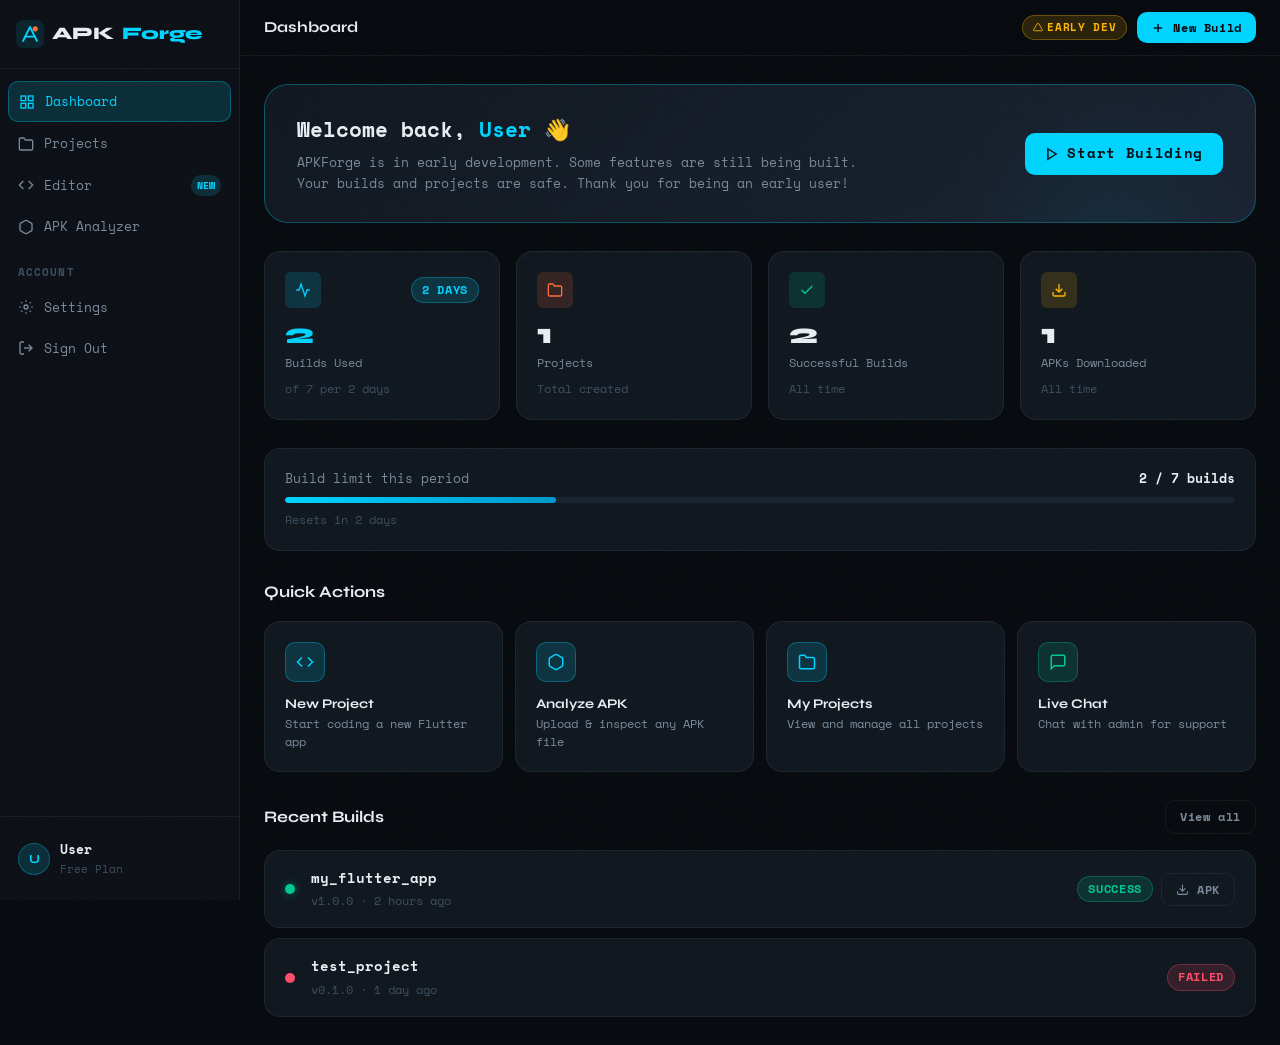
==== pages/dashboard.html @ 6e927818 "initial commit - APKForge UI" ====
<!DOCTYPE html>
<html lang="en">
<head>
  <meta charset="UTF-8" />
  <meta name="viewport" content="width=device-width, initial-scale=1.0" />
  <title>APKForge — Dashboard</title>
  <link rel="stylesheet" href="css/global.css" />
  <link rel="stylesheet" href="css/dashboard.css" />
</head>
<body class="noise">

  <div class="app-layout">

    <!-- Sidebar -->
    <aside class="sidebar" id="sidebar">
      <div class="sidebar-header">
        <a href="../index.html" class="sidebar-logo">
          <svg viewBox="0 0 32 32" fill="none">
            <rect width="32" height="32" rx="8" fill="#00d4ff" fill-opacity="0.1"/>
            <path d="M8 24L16 8L24 24" stroke="#00d4ff" stroke-width="2" stroke-linecap="round" stroke-linejoin="round"/>
            <path d="M10.5 19H21.5" stroke="#00d4ff" stroke-width="2" stroke-linecap="round"/>
            <circle cx="22" cy="10" r="3" fill="#ff6b35"/>
          </svg>
          APK<span class="logo-dot">Forge</span>
        </a>
      </div>

      <nav class="sidebar-nav">
        <a href="dashboard.html" class="nav-item active">
          <svg viewBox="0 0 24 24" fill="none" stroke="currentColor" stroke-width="2"><rect x="3" y="3" width="7" height="7"/><rect x="14" y="3" width="7" height="7"/><rect x="14" y="14" width="7" height="7"/><rect x="3" y="14" width="7" height="7"/></svg>
          Dashboard
        </a>
        <a href="projects.html" class="nav-item">
          <svg viewBox="0 0 24 24" fill="none" stroke="currentColor" stroke-width="2"><path d="M22 19a2 2 0 01-2 2H4a2 2 0 01-2-2V5a2 2 0 012-2h5l2 3h9a2 2 0 012 2z"/></svg>
          Projects
        </a>
        <a href="editor.html" class="nav-item">
          <svg viewBox="0 0 24 24" fill="none" stroke="currentColor" stroke-width="2"><polyline points="16,18 22,12 16,6"/><polyline points="8,6 2,12 8,18"/></svg>
          Editor
          <span class="nav-badge">NEW</span>
        </a>
        <a href="analyzer.html" class="nav-item">
          <svg viewBox="0 0 24 24" fill="none" stroke="currentColor" stroke-width="2"><path d="M21 16V8a2 2 0 00-1-1.73l-7-4a2 2 0 00-2 0l-7 4A2 2 0 003 8v8a2 2 0 001 1.73l7 4a2 2 0 002 0l7-4A2 2 0 0021 16z"/></svg>
          APK Analyzer
        </a>

        <div class="nav-section-label">Account</div>

        <a href="#" class="nav-item" onclick="showToast('Settings coming soon!')">
          <svg viewBox="0 0 24 24" fill="none" stroke="currentColor" stroke-width="2"><circle cx="12" cy="12" r="3"/><path d="M19.07 4.93l-1.41 1.41M4.93 4.93l1.41 1.41M12 2v2M12 20v2M20 12h2M2 12h2M19.07 19.07l-1.41-1.41M4.93 19.07l1.41-1.41"/></svg>
          Settings
        </a>
        <button class="nav-item" onclick="Auth.logout()">
          <svg viewBox="0 0 24 24" fill="none" stroke="currentColor" stroke-width="2"><path d="M9 21H5a2 2 0 01-2-2V5a2 2 0 012-2h4"/><polyline points="16,17 21,12 16,7"/><line x1="21" y1="12" x2="9" y2="12"/></svg>
          Sign Out
        </button>
      </nav>

      <div class="sidebar-footer">
        <div class="sidebar-user">
          <div class="user-avatar" id="user-avatar">U</div>
          <div class="user-info">
            <div class="user-name" id="user-name">Loading...</div>
            <div class="user-plan">Free Plan</div>
          </div>
        </div>
      </div>
    </aside>

    <!-- Main -->
    <div class="main-content">

      <!-- Topbar -->
      <div class="topbar">
        <div style="display:flex;align-items:center;gap:12px">
          <button class="btn btn-ghost btn-sm" id="sidebar-toggle" onclick="toggleSidebar()" style="display:none">
            <svg width="16" height="16" viewBox="0 0 24 24" fill="none" stroke="currentColor" stroke-width="2"><line x1="3" y1="12" x2="21" y2="12"/><line x1="3" y1="6" x2="21" y2="6"/><line x1="3" y1="18" x2="21" y2="18"/></svg>
          </button>
          <span class="topbar-title">Dashboard</span>
        </div>
        <div class="topbar-actions">
          <div class="badge badge-warning" style="font-size:0.68rem">
            <svg width="10" height="10" viewBox="0 0 24 24" fill="none" stroke="currentColor" stroke-width="2"><path d="M10.29 3.86L1.82 18a2 2 0 001.71 3h16.94a2 2 0 001.71-3L13.71 3.86a2 2 0 00-3.42 0z"/></svg>
            Early Dev
          </div>
          <a href="editor.html" class="btn btn-primary btn-sm">
            <svg width="14" height="14" viewBox="0 0 24 24" fill="none" stroke="currentColor" stroke-width="2.5"><line x1="12" y1="5" x2="12" y2="19"/><line x1="5" y1="12" x2="19" y2="12"/></svg>
            New Build
          </a>
        </div>
      </div>

      <!-- Page Content -->
      <div class="page-content">

        <!-- Welcome Banner -->
        <div class="welcome-banner animate-fade">
          <div>
            <div class="welcome-title">Welcome back, <span class="text-accent" id="welcome-name">User</span> 👋</div>
            <div class="welcome-subtitle">
              APKForge is in early development. Some features are still being built.<br>
              Your builds and projects are safe. Thank you for being an early user!
            </div>
          </div>
          <a href="editor.html" class="btn btn-primary" style="flex-shrink:0">
            <svg width="14" height="14" viewBox="0 0 24 24" fill="none" stroke="currentColor" stroke-width="2.5"><polygon points="5,3 19,12 5,21"/></svg>
            Start Building
          </a>
        </div>

        <!-- Stats -->
        <div class="stats-grid">
          <div class="stat-card">
            <div class="stat-header">
              <div class="stat-icon stat-icon-blue">
                <svg viewBox="0 0 24 24" fill="none" stroke="currentColor" stroke-width="2"><polyline points="22,12 18,12 15,21 9,3 6,12 2,12"/></svg>
              </div>
              <span class="badge badge-accent">2 days</span>
            </div>
            <div class="stat-value text-accent" id="builds-used">0</div>
            <div class="stat-label">Builds Used</div>
            <div class="stat-sub">of 7 per 2 days</div>
          </div>

          <div class="stat-card">
            <div class="stat-header">
              <div class="stat-icon stat-icon-orange">
                <svg viewBox="0 0 24 24" fill="none" stroke="currentColor" stroke-width="2"><path d="M22 19a2 2 0 01-2 2H4a2 2 0 01-2-2V5a2 2 0 012-2h5l2 3h9a2 2 0 012 2z"/></svg>
              </div>
            </div>
            <div class="stat-value" id="projects-count">0</div>
            <div class="stat-label">Projects</div>
            <div class="stat-sub">Total created</div>
          </div>

          <div class="stat-card">
            <div class="stat-header">
              <div class="stat-icon stat-icon-green">
                <svg viewBox="0 0 24 24" fill="none" stroke="currentColor" stroke-width="2"><polyline points="20,6 9,17 4,12"/></svg>
              </div>
            </div>
            <div class="stat-value" id="success-builds">0</div>
            <div class="stat-label">Successful Builds</div>
            <div class="stat-sub">All time</div>
          </div>

          <div class="stat-card">
            <div class="stat-header">
              <div class="stat-icon stat-icon-yellow">
                <svg viewBox="0 0 24 24" fill="none" stroke="currentColor" stroke-width="2"><path d="M21 15v4a2 2 0 01-2 2H5a2 2 0 01-2-2v-4"/><polyline points="7,10 12,15 17,10"/><line x1="12" y1="15" x2="12" y2="3"/></svg>
              </div>
            </div>
            <div class="stat-value" id="downloads-count">0</div>
            <div class="stat-label">APKs Downloaded</div>
            <div class="stat-sub">All time</div>
          </div>
        </div>

        <!-- Build Limit Bar -->
        <div class="card limit-bar-wrap">
          <div class="limit-bar-header">
            <span class="limit-bar-label">Build limit this period</span>
            <span class="limit-bar-value"><span id="bar-used">0</span> / 7 builds</span>
          </div>
          <div class="limit-bar-track">
            <div class="limit-bar-fill" id="limit-bar" style="width: 0%"></div>
          </div>
          <div style="font-size:0.74rem;color:var(--text-muted);margin-top:8px" id="limit-reset-text">
            Resets in 2 days
          </div>
        </div>

        <!-- Quick Actions -->
        <div class="section-title-row">
          <div class="section-heading">Quick Actions</div>
        </div>
        <div class="quick-actions">
          <a href="editor.html" class="quick-action-card">
            <div class="quick-action-icon">
              <svg viewBox="0 0 24 24" fill="none" stroke="currentColor" stroke-width="2"><polyline points="16,18 22,12 16,6"/><polyline points="8,6 2,12 8,18"/></svg>
            </div>
            <div>
              <div class="quick-action-label">New Project</div>
              <div class="quick-action-desc">Start coding a new Flutter app</div>
            </div>
          </a>

          <a href="analyzer.html" class="quick-action-card">
            <div class="quick-action-icon">
              <svg viewBox="0 0 24 24" fill="none" stroke="currentColor" stroke-width="2"><path d="M21 16V8a2 2 0 00-1-1.73l-7-4a2 2 0 00-2 0l-7 4A2 2 0 003 8v8a2 2 0 001 1.73l7 4a2 2 0 002 0l7-4A2 2 0 0021 16z"/></svg>
            </div>
            <div>
              <div class="quick-action-label">Analyze APK</div>
              <div class="quick-action-desc">Upload & inspect any APK file</div>
            </div>
          </a>

          <a href="projects.html" class="quick-action-card">
            <div class="quick-action-icon">
              <svg viewBox="0 0 24 24" fill="none" stroke="currentColor" stroke-width="2"><path d="M22 19a2 2 0 01-2 2H4a2 2 0 01-2-2V5a2 2 0 012-2h5l2 3h9a2 2 0 012 2z"/></svg>
            </div>
            <div>
              <div class="quick-action-label">My Projects</div>
              <div class="quick-action-desc">View and manage all projects</div>
            </div>
          </a>

          <a href="#" class="quick-action-card" onclick="showToast('Live chat coming soon!')">
            <div class="quick-action-icon" style="background:rgba(0,200,150,0.15);border-color:rgba(0,200,150,0.3);color:var(--success)">
              <svg viewBox="0 0 24 24" fill="none" stroke="currentColor" stroke-width="2"><path d="M21 15a2 2 0 01-2 2H7l-4 4V5a2 2 0 012-2h14a2 2 0 012 2z"/></svg>
            </div>
            <div>
              <div class="quick-action-label">Live Chat</div>
              <div class="quick-action-desc">Chat with admin for support</div>
            </div>
          </a>
        </div>

        <!-- Recent Builds -->
        <div class="section-title-row">
          <div class="section-heading">Recent Builds</div>
          <a href="projects.html" class="btn btn-ghost btn-sm">View all</a>
        </div>

        <div class="builds-list" id="builds-list">
          <!-- Empty state -->
          <div class="card empty-state">
            <svg viewBox="0 0 24 24" fill="none" stroke="currentColor" stroke-width="1.5"><polyline points="22,12 18,12 15,21 9,3 6,12 2,12"/></svg>
            <div class="empty-state-title">No builds yet</div>
            <div class="empty-state-desc">Start your first Flutter project and build your APK.</div>
            <a href="editor.html" class="btn btn-primary btn-sm">
              <svg width="14" height="14" viewBox="0 0 24 24" fill="none" stroke="currentColor" stroke-width="2.5"><line x1="12" y1="5" x2="12" y2="19"/><line x1="5" y1="12" x2="19" y2="12"/></svg>
              Create First Project
            </a>
          </div>
        </div>

      </div>
    </div>
  </div>

  <!-- Toast -->
  <div id="toast" style="
    position:fixed; bottom:24px; right:24px; z-index:9999;
    background:var(--bg-elevated); border:1px solid var(--border);
    border-radius:var(--radius-md); padding:12px 18px;
    font-size:0.82rem; color:var(--text-primary);
    box-shadow:var(--shadow-lg); opacity:0;
    transition:opacity 0.3s ease; pointer-events:none;
  "></div>

  <script src="js/core/auth.js"></script>
  <script src="js/dashboard.js"></script>
  <script>
    function toggleSidebar() {
      document.getElementById('sidebar').classList.toggle('open');
    }

    function showToast(msg) {
      const t = document.getElementById('toast');
      t.textContent = msg;
      t.style.opacity = '1';
      setTimeout(() => t.style.opacity = '0', 2500);
    }

    // Mock data — replace with Supabase calls later
    function loadDashboard() {
      const username = localStorage.getItem('apkforge_username') || 'User';
      document.getElementById('welcome-name').textContent = username;
      document.getElementById('user-name').textContent = username;
      document.getElementById('user-avatar').textContent = username[0].toUpperCase();

      // Mock stats
      const buildsUsed = 2;
      document.getElementById('builds-used').textContent = buildsUsed;
      document.getElementById('bar-used').textContent = buildsUsed;
      document.getElementById('projects-count').textContent = 1;
      document.getElementById('success-builds').textContent = 2;
      document.getElementById('downloads-count').textContent = 1;

      // Limit bar
      const pct = (buildsUsed / 7) * 100;
      const bar = document.getElementById('limit-bar');
      bar.style.width = pct + '%';
      if (pct >= 86) bar.classList.add('danger');
      else if (pct >= 57) bar.classList.add('warning');

      // Mock recent builds
      const builds = [
        { name: 'my_flutter_app', status: 'success', time: '2 hours ago', version: 'v1.0.0' },
        { name: 'test_project', status: 'failed', time: '1 day ago', version: 'v0.1.0' },
      ];

      if (builds.length > 0) {
        const list = document.getElementById('builds-list');
        list.innerHTML = builds.map(b => `
          <div class="build-item">
            <div class="build-status-dot ${b.status}"></div>
            <div class="build-info">
              <div class="build-name">${b.name}</div>
              <div class="build-meta">${b.version} · ${b.time}</div>
            </div>
            <div class="build-actions">
              <span class="badge ${b.status === 'success' ? 'badge-success' : 'badge-danger'}">${b.status}</span>
              ${b.status === 'success' ? `<button class="btn btn-ghost btn-sm" onclick="showToast('Download started!')">
                <svg width="13" height="13" viewBox="0 0 24 24" fill="none" stroke="currentColor" stroke-width="2"><path d="M21 15v4a2 2 0 01-2 2H5a2 2 0 01-2-2v-4"/><polyline points="7,10 12,15 17,10"/><line x1="12" y1="15" x2="12" y2="3"/></svg>
                APK
              </button>` : ''}
            </div>
          </div>
        `).join('');
      }
    }

    // Responsive sidebar toggle visibility
    function checkMobile() {
      const isMobile = window.innerWidth <= 768;
      document.getElementById('sidebar-toggle').style.display = isMobile ? 'flex' : 'none';
    }

    window.addEventListener('resize', checkMobile);
    checkMobile();
    loadDashboard();
  </script>

</body>
</html>
---- pages/css/global.css ----
/* ==========================================
   APKFORGE - Global Styles
   ========================================== */

@import url('https://fonts.googleapis.com/css2?family=Space+Mono:ital,wght@0,400;0,700;1,400&family=Syne:wght@400;600;700;800&display=swap');

/* ── Variables ── */
:root {
  --bg-primary: #080b0f;
  --bg-secondary: #0d1117;
  --bg-card: #111820;
  --bg-card-hover: #151e28;
  --bg-elevated: #1a2332;

  --accent: #00d4ff;
  --accent-dim: rgba(0, 212, 255, 0.15);
  --accent-glow: rgba(0, 212, 255, 0.4);
  --accent-2: #ff6b35;
  --accent-2-dim: rgba(255, 107, 53, 0.15);

  --text-primary: #e8edf2;
  --text-secondary: #7a8a9a;
  --text-muted: #3d4f60;
  --text-accent: #00d4ff;

  --border: rgba(255, 255, 255, 0.06);
  --border-accent: rgba(0, 212, 255, 0.3);

  --success: #00c896;
  --warning: #ffb800;
  --danger: #ff4d6a;

  --font-display: 'Syne', sans-serif;
  --font-mono: 'Space Mono', monospace;

  --radius-sm: 6px;
  --radius-md: 10px;
  --radius-lg: 16px;
  --radius-xl: 24px;

  --shadow-sm: 0 2px 8px rgba(0,0,0,0.3);
  --shadow-md: 0 4px 20px rgba(0,0,0,0.4);
  --shadow-lg: 0 8px 40px rgba(0,0,0,0.5);
  --shadow-accent: 0 0 30px rgba(0, 212, 255, 0.15);

  --transition: 0.2s cubic-bezier(0.4, 0, 0.2, 1);
  --transition-slow: 0.4s cubic-bezier(0.4, 0, 0.2, 1);
}

/* ── Reset ── */
*, *::before, *::after {
  box-sizing: border-box;
  margin: 0;
  padding: 0;
}

html {
  scroll-behavior: smooth;
  font-size: 16px;
}

body {
  background-color: var(--bg-primary);
  color: var(--text-primary);
  font-family: var(--font-mono);
  line-height: 1.6;
  min-height: 100vh;
  overflow-x: hidden;
  -webkit-font-smoothing: antialiased;
}

a {
  color: var(--accent);
  text-decoration: none;
  transition: var(--transition);
}

a:hover { opacity: 0.8; }

img, svg { display: block; }

button {
  cursor: pointer;
  font-family: var(--font-mono);
  border: none;
  outline: none;
  transition: var(--transition);
}

input, textarea, select {
  font-family: var(--font-mono);
  outline: none;
  transition: var(--transition);
}

ul, ol { list-style: none; }

/* ── Scrollbar ── */
::-webkit-scrollbar { width: 6px; height: 6px; }
::-webkit-scrollbar-track { background: var(--bg-secondary); }
::-webkit-scrollbar-thumb { background: var(--text-muted); border-radius: 3px; }
::-webkit-scrollbar-thumb:hover { background: var(--text-secondary); }

/* ── Selection ── */
::selection {
  background: var(--accent-dim);
  color: var(--accent);
}

/* ── Typography ── */
.font-display { font-family: var(--font-display); }
.font-mono { font-family: var(--font-mono); }

h1, h2, h3, h4, h5, h6 {
  font-family: var(--font-display);
  font-weight: 700;
  line-height: 1.2;
  color: var(--text-primary);
}

/* ── Utility Classes ── */
.text-accent { color: var(--accent); }
.text-muted { color: var(--text-secondary); }
.text-danger { color: var(--danger); }
.text-success { color: var(--success); }
.text-warning { color: var(--warning); }

.container {
  max-width: 1200px;
  margin: 0 auto;
  padding: 0 24px;
}

.flex { display: flex; }
.flex-col { flex-direction: column; }
.items-center { align-items: center; }
.justify-between { justify-content: space-between; }
.justify-center { justify-content: center; }
.gap-sm { gap: 8px; }
.gap-md { gap: 16px; }
.gap-lg { gap: 24px; }

/* ── Buttons ── */
.btn {
  display: inline-flex;
  align-items: center;
  gap: 8px;
  padding: 10px 20px;
  border-radius: var(--radius-md);
  font-size: 0.85rem;
  font-weight: 700;
  font-family: var(--font-mono);
  letter-spacing: 0.05em;
  transition: var(--transition);
  cursor: pointer;
  border: none;
  white-space: nowrap;
}

.btn-primary {
  background: var(--accent);
  color: var(--bg-primary);
}
.btn-primary:hover {
  background: #33ddff;
  box-shadow: 0 0 20px var(--accent-glow);
  transform: translateY(-1px);
}

.btn-secondary {
  background: transparent;
  color: var(--accent);
  border: 1px solid var(--border-accent);
}
.btn-secondary:hover {
  background: var(--accent-dim);
  box-shadow: 0 0 15px var(--accent-glow);
}

.btn-ghost {
  background: transparent;
  color: var(--text-secondary);
  border: 1px solid var(--border);
}
.btn-ghost:hover {
  color: var(--text-primary);
  border-color: var(--text-muted);
  background: var(--bg-elevated);
}

.btn-danger {
  background: var(--danger);
  color: white;
}
.btn-danger:hover {
  background: #ff6b83;
  box-shadow: 0 0 20px rgba(255, 77, 106, 0.4);
}

.btn-lg {
  padding: 14px 28px;
  font-size: 0.95rem;
}

.btn-sm {
  padding: 6px 14px;
  font-size: 0.78rem;
}

/* ── Cards ── */
.card {
  background: var(--bg-card);
  border: 1px solid var(--border);
  border-radius: var(--radius-lg);
  padding: 20px;
  transition: var(--transition);
}

.card:hover {
  border-color: rgba(255,255,255,0.1);
  background: var(--bg-card-hover);
}

.card-accent {
  border-color: var(--border-accent);
  box-shadow: var(--shadow-accent);
}

/* ── Badge ── */
.badge {
  display: inline-flex;
  align-items: center;
  gap: 4px;
  padding: 3px 10px;
  border-radius: 20px;
  font-size: 0.72rem;
  font-weight: 700;
  letter-spacing: 0.06em;
  text-transform: uppercase;
}

.badge-accent {
  background: var(--accent-dim);
  color: var(--accent);
  border: 1px solid var(--border-accent);
}

.badge-success {
  background: rgba(0, 200, 150, 0.15);
  color: var(--success);
  border: 1px solid rgba(0, 200, 150, 0.3);
}

.badge-warning {
  background: rgba(255, 184, 0, 0.15);
  color: var(--warning);
  border: 1px solid rgba(255, 184, 0, 0.3);
}

.badge-danger {
  background: rgba(255, 77, 106, 0.15);
  color: var(--danger);
  border: 1px solid rgba(255, 77, 106, 0.3);
}

.badge-muted {
  background: var(--bg-elevated);
  color: var(--text-secondary);
  border: 1px solid var(--border);
}

/* ── Dev Banner ── */
.dev-banner {
  background: linear-gradient(90deg, rgba(255,184,0,0.1), rgba(255,107,53,0.1));
  border-bottom: 1px solid rgba(255,184,0,0.2);
  padding: 8px 24px;
  text-align: center;
  font-size: 0.78rem;
  color: var(--warning);
  letter-spacing: 0.04em;
}

.dev-banner span {
  opacity: 0.7;
  color: var(--text-secondary);
}

/* ── Navbar ── */
.navbar {
  position: sticky;
  top: 0;
  z-index: 100;
  background: rgba(8, 11, 15, 0.85);
  backdrop-filter: blur(20px);
  -webkit-backdrop-filter: blur(20px);
  border-bottom: 1px solid var(--border);
  padding: 0 24px;
  height: 60px;
  display: flex;
  align-items: center;
  justify-content: space-between;
}

.navbar-logo {
  display: flex;
  align-items: center;
  gap: 10px;
  font-family: var(--font-display);
  font-weight: 800;
  font-size: 1.2rem;
  color: var(--text-primary);
  text-decoration: none;
}

.navbar-logo .logo-icon {
  width: 32px;
  height: 32px;
}

.navbar-logo .logo-dot {
  color: var(--accent);
}

.navbar-links {
  display: flex;
  align-items: center;
  gap: 4px;
}

.navbar-links a {
  color: var(--text-secondary);
  font-size: 0.82rem;
  padding: 6px 12px;
  border-radius: var(--radius-sm);
  transition: var(--transition);
  text-decoration: none;
}

.navbar-links a:hover,
.navbar-links a.active {
  color: var(--text-primary);
  background: var(--bg-elevated);
}

.navbar-actions {
  display: flex;
  align-items: center;
  gap: 10px;
}

/* ── Noise Texture Overlay ── */
.noise::after {
  content: '';
  position: fixed;
  inset: 0;
  background-image: url("data:image/svg+xml,%3Csvg viewBox='0 0 256 256' xmlns='http://www.w3.org/2000/svg'%3E%3Cfilter id='noise'%3E%3CfeTurbulence type='fractalNoise' baseFrequency='0.9' numOctaves='4' stitchTiles='stitch'/%3E%3C/filter%3E%3Crect width='100%25' height='100%25' filter='url(%23noise)' opacity='0.03'/%3E%3C/svg%3E");
  pointer-events: none;
  z-index: 9999;
  opacity: 0.4;
}

/* ── Grid Background ── */
.grid-bg {
  background-image:
    linear-gradient(rgba(0, 212, 255, 0.03) 1px, transparent 1px),
    linear-gradient(90deg, rgba(0, 212, 255, 0.03) 1px, transparent 1px);
  background-size: 40px 40px;
}

/* ── Glow Effects ── */
.glow-accent {
  box-shadow: 0 0 40px var(--accent-glow);
}

.text-glow {
  text-shadow: 0 0 30px var(--accent-glow);
}

/* ── Animations ── */
@keyframes fadeIn {
  from { opacity: 0; transform: translateY(16px); }
  to { opacity: 1; transform: translateY(0); }
}

@keyframes fadeInLeft {
  from { opacity: 0; transform: translateX(-20px); }
  to { opacity: 1; transform: translateX(0); }
}

@keyframes pulse-accent {
  0%, 100% { box-shadow: 0 0 0 0 var(--accent-glow); }
  50% { box-shadow: 0 0 0 8px transparent; }
}

@keyframes blink {
  0%, 100% { opacity: 1; }
  50% { opacity: 0; }
}

@keyframes spin {
  to { transform: rotate(360deg); }
}

@keyframes scanline {
  0% { transform: translateY(-100%); }
  100% { transform: translateY(100vh); }
}

.animate-fade { animation: fadeIn 0.5s ease forwards; }
.animate-fade-left { animation: fadeInLeft 0.5s ease forwards; }

/* ── Loading Spinner ── */
.spinner {
  width: 20px;
  height: 20px;
  border: 2px solid var(--border);
  border-top-color: var(--accent);
  border-radius: 50%;
  animation: spin 0.8s linear infinite;
}

/* ── Divider ── */
.divider {
  height: 1px;
  background: var(--border);
  margin: 24px 0;
}

/* ── Code Highlight ── */
.code-tag {
  background: var(--bg-elevated);
  color: var(--accent);
  padding: 2px 8px;
  border-radius: var(--radius-sm);
  font-size: 0.82rem;
  font-family: var(--font-mono);
  border: 1px solid var(--border);
}

/* ── Responsive ── */
@media (max-width: 768px) {
  .navbar-links { display: none; }
  .container { padding: 0 16px; }
}
---- pages/css/dashboard.css ----
/* ==========================================
   APKFORGE - Dashboard Styles
   ========================================== */

/* ── Layout ── */
.app-layout {
  display: flex;
  min-height: 100vh;
}

/* ── Sidebar ── */
.sidebar {
  width: 240px;
  min-height: 100vh;
  background: var(--bg-secondary);
  border-right: 1px solid var(--border);
  display: flex;
  flex-direction: column;
  position: fixed;
  left: 0;
  top: 0;
  z-index: 50;
  transition: var(--transition-slow);
}

.sidebar-header {
  padding: 20px 16px;
  border-bottom: 1px solid var(--border);
  display: flex;
  align-items: center;
  gap: 10px;
}

.sidebar-logo {
  font-family: var(--font-display);
  font-weight: 800;
  font-size: 1.1rem;
  color: var(--text-primary);
  text-decoration: none;
  display: flex;
  align-items: center;
  gap: 8px;
}

.sidebar-logo svg { width: 28px; height: 28px; }
.sidebar-logo .logo-dot { color: var(--accent); }

.sidebar-nav {
  flex: 1;
  padding: 12px 8px;
  display: flex;
  flex-direction: column;
  gap: 2px;
}

.nav-section-label {
  font-size: 0.68rem;
  color: var(--text-muted);
  letter-spacing: 0.1em;
  text-transform: uppercase;
  font-weight: 700;
  padding: 8px 10px 4px;
  margin-top: 8px;
}

.nav-item {
  display: flex;
  align-items: center;
  gap: 10px;
  padding: 9px 10px;
  border-radius: var(--radius-md);
  color: var(--text-secondary);
  font-size: 0.83rem;
  text-decoration: none;
  transition: var(--transition);
  cursor: pointer;
  border: none;
  background: none;
  width: 100%;
  font-family: var(--font-mono);
}

.nav-item svg {
  width: 16px;
  height: 16px;
  flex-shrink: 0;
}

.nav-item:hover {
  color: var(--text-primary);
  background: var(--bg-elevated);
}

.nav-item.active {
  color: var(--accent);
  background: var(--accent-dim);
  border: 1px solid var(--border-accent);
}

.nav-item .nav-badge {
  margin-left: auto;
  background: var(--accent-dim);
  color: var(--accent);
  font-size: 0.65rem;
  padding: 2px 6px;
  border-radius: 10px;
  font-weight: 700;
}

.sidebar-footer {
  padding: 12px 8px;
  border-top: 1px solid var(--border);
}

.sidebar-user {
  display: flex;
  align-items: center;
  gap: 10px;
  padding: 10px;
  border-radius: var(--radius-md);
  cursor: pointer;
  transition: var(--transition);
}

.sidebar-user:hover { background: var(--bg-elevated); }

.user-avatar {
  width: 32px;
  height: 32px;
  background: var(--accent-dim);
  border: 1px solid var(--border-accent);
  border-radius: 50%;
  display: flex;
  align-items: center;
  justify-content: center;
  font-size: 0.78rem;
  font-weight: 700;
  color: var(--accent);
  flex-shrink: 0;
  font-family: var(--font-display);
}

.user-info { flex: 1; min-width: 0; }

.user-name {
  font-size: 0.82rem;
  font-weight: 700;
  color: var(--text-primary);
  white-space: nowrap;
  overflow: hidden;
  text-overflow: ellipsis;
}

.user-plan {
  font-size: 0.7rem;
  color: var(--text-muted);
}

/* ── Main Content ── */
.main-content {
  margin-left: 240px;
  flex: 1;
  min-height: 100vh;
  display: flex;
  flex-direction: column;
}

.topbar {
  height: 56px;
  background: rgba(8,11,15,0.8);
  backdrop-filter: blur(20px);
  border-bottom: 1px solid var(--border);
  display: flex;
  align-items: center;
  justify-content: space-between;
  padding: 0 24px;
  position: sticky;
  top: 0;
  z-index: 40;
}

.topbar-title {
  font-family: var(--font-display);
  font-size: 0.95rem;
  font-weight: 700;
  color: var(--text-primary);
}

.topbar-actions {
  display: flex;
  align-items: center;
  gap: 10px;
}

.page-content {
  padding: 28px 24px;
  flex: 1;
}

/* ── Welcome Banner ── */
.welcome-banner {
  background: linear-gradient(135deg, var(--bg-card) 0%, var(--bg-elevated) 100%);
  border: 1px solid var(--border-accent);
  border-radius: var(--radius-xl);
  padding: 28px 32px;
  display: flex;
  align-items: center;
  justify-content: space-between;
  margin-bottom: 28px;
  position: relative;
  overflow: hidden;
}

.welcome-banner::before {
  content: '';
  position: absolute;
  top: 0; right: 0;
  width: 300px; height: 300px;
  background: radial-gradient(circle, rgba(0,212,255,0.06) 0%, transparent 70%);
  pointer-events: none;
}

.welcome-title {
  font-size: 1.3rem;
  font-weight: 800;
  margin-bottom: 6px;
}

.welcome-subtitle {
  font-size: 0.82rem;
  color: var(--text-secondary);
  line-height: 1.6;
}

/* ── Stats Grid ── */
.stats-grid {
  display: grid;
  grid-template-columns: repeat(auto-fit, minmax(180px, 1fr));
  gap: 16px;
  margin-bottom: 28px;
}

.stat-card {
  background: var(--bg-card);
  border: 1px solid var(--border);
  border-radius: var(--radius-lg);
  padding: 20px;
  transition: var(--transition);
}

.stat-card:hover {
  border-color: rgba(255,255,255,0.1);
  transform: translateY(-2px);
}

.stat-header {
  display: flex;
  align-items: center;
  justify-content: space-between;
  margin-bottom: 12px;
}

.stat-icon {
  width: 36px;
  height: 36px;
  border-radius: var(--radius-sm);
  display: flex;
  align-items: center;
  justify-content: center;
}

.stat-icon svg { width: 16px; height: 16px; }
.stat-icon-blue { background: var(--accent-dim); color: var(--accent); }
.stat-icon-orange { background: var(--accent-2-dim); color: var(--accent-2); }
.stat-icon-green { background: rgba(0,200,150,0.15); color: var(--success); }
.stat-icon-yellow { background: rgba(255,184,0,0.15); color: var(--warning); }

.stat-value {
  font-family: var(--font-display);
  font-size: 1.8rem;
  font-weight: 800;
  line-height: 1;
  margin-bottom: 4px;
}

.stat-label {
  font-size: 0.75rem;
  color: var(--text-secondary);
}

.stat-sub {
  font-size: 0.72rem;
  color: var(--text-muted);
  margin-top: 8px;
}

/* ── Build Limit Bar ── */
.limit-bar-wrap {
  margin-bottom: 28px;
}

.limit-bar-header {
  display: flex;
  align-items: center;
  justify-content: space-between;
  margin-bottom: 8px;
  font-size: 0.8rem;
}

.limit-bar-label { color: var(--text-secondary); }
.limit-bar-value { color: var(--text-primary); font-weight: 700; }

.limit-bar-track {
  height: 6px;
  background: var(--bg-elevated);
  border-radius: 3px;
  overflow: hidden;
}

.limit-bar-fill {
  height: 100%;
  border-radius: 3px;
  background: linear-gradient(90deg, var(--accent), #0099cc);
  transition: width 0.6s cubic-bezier(0.4, 0, 0.2, 1);
}

.limit-bar-fill.warning {
  background: linear-gradient(90deg, var(--warning), #cc8800);
}

.limit-bar-fill.danger {
  background: linear-gradient(90deg, var(--danger), #cc0033);
}

/* ── Recent Builds ── */
.section-title-row {
  display: flex;
  align-items: center;
  justify-content: space-between;
  margin-bottom: 16px;
}

.section-heading {
  font-family: var(--font-display);
  font-size: 1rem;
  font-weight: 700;
}

.builds-list {
  display: flex;
  flex-direction: column;
  gap: 10px;
}

.build-item {
  background: var(--bg-card);
  border: 1px solid var(--border);
  border-radius: var(--radius-lg);
  padding: 16px 20px;
  display: flex;
  align-items: center;
  gap: 16px;
  transition: var(--transition);
  cursor: pointer;
}

.build-item:hover {
  border-color: rgba(255,255,255,0.1);
  background: var(--bg-card-hover);
}

.build-status-dot {
  width: 10px;
  height: 10px;
  border-radius: 50%;
  flex-shrink: 0;
}

.build-status-dot.success { background: var(--success); box-shadow: 0 0 8px rgba(0,200,150,0.5); }
.build-status-dot.failed { background: var(--danger); }
.build-status-dot.building { background: var(--warning); animation: pulse-accent 1.5s infinite; }

.build-info { flex: 1; min-width: 0; }

.build-name {
  font-size: 0.88rem;
  font-weight: 700;
  color: var(--text-primary);
  white-space: nowrap;
  overflow: hidden;
  text-overflow: ellipsis;
}

.build-meta {
  font-size: 0.74rem;
  color: var(--text-muted);
  margin-top: 3px;
}

.build-actions {
  display: flex;
  align-items: center;
  gap: 8px;
  flex-shrink: 0;
}

/* ── Quick Actions ── */
.quick-actions {
  display: grid;
  grid-template-columns: repeat(auto-fit, minmax(160px, 1fr));
  gap: 12px;
  margin-bottom: 28px;
}

.quick-action-card {
  background: var(--bg-card);
  border: 1px solid var(--border);
  border-radius: var(--radius-lg);
  padding: 20px;
  display: flex;
  flex-direction: column;
  align-items: flex-start;
  gap: 12px;
  cursor: pointer;
  transition: var(--transition);
  text-decoration: none;
}

.quick-action-card:hover {
  border-color: var(--border-accent);
  background: var(--bg-card-hover);
  transform: translateY(-2px);
  box-shadow: var(--shadow-accent);
}

.quick-action-icon {
  width: 40px;
  height: 40px;
  border-radius: var(--radius-md);
  background: var(--accent-dim);
  border: 1px solid var(--border-accent);
  display: flex;
  align-items: center;
  justify-content: center;
  color: var(--accent);
}

.quick-action-icon svg { width: 18px; height: 18px; }

.quick-action-label {
  font-size: 0.83rem;
  font-weight: 700;
  color: var(--text-primary);
  font-family: var(--font-display);
}

.quick-action-desc {
  font-size: 0.75rem;
  color: var(--text-secondary);
  line-height: 1.5;
}

/* ── Empty State ── */
.empty-state {
  text-align: center;
  padding: 48px 24px;
  color: var(--text-muted);
}

.empty-state svg {
  width: 48px;
  height: 48px;
  margin: 0 auto 16px;
  opacity: 0.3;
}

.empty-state-title {
  font-size: 0.95rem;
  font-weight: 700;
  color: var(--text-secondary);
  margin-bottom: 8px;
  font-family: var(--font-display);
}

.empty-state-desc {
  font-size: 0.8rem;
  line-height: 1.6;
  margin-bottom: 20px;
}

/* ── Responsive ── */
@media (max-width: 768px) {
  .sidebar { transform: translateX(-100%); }
  .sidebar.open { transform: translateX(0); }
  .main-content { margin-left: 0; }
  .welcome-banner { flex-direction: column; gap: 16px; }
}
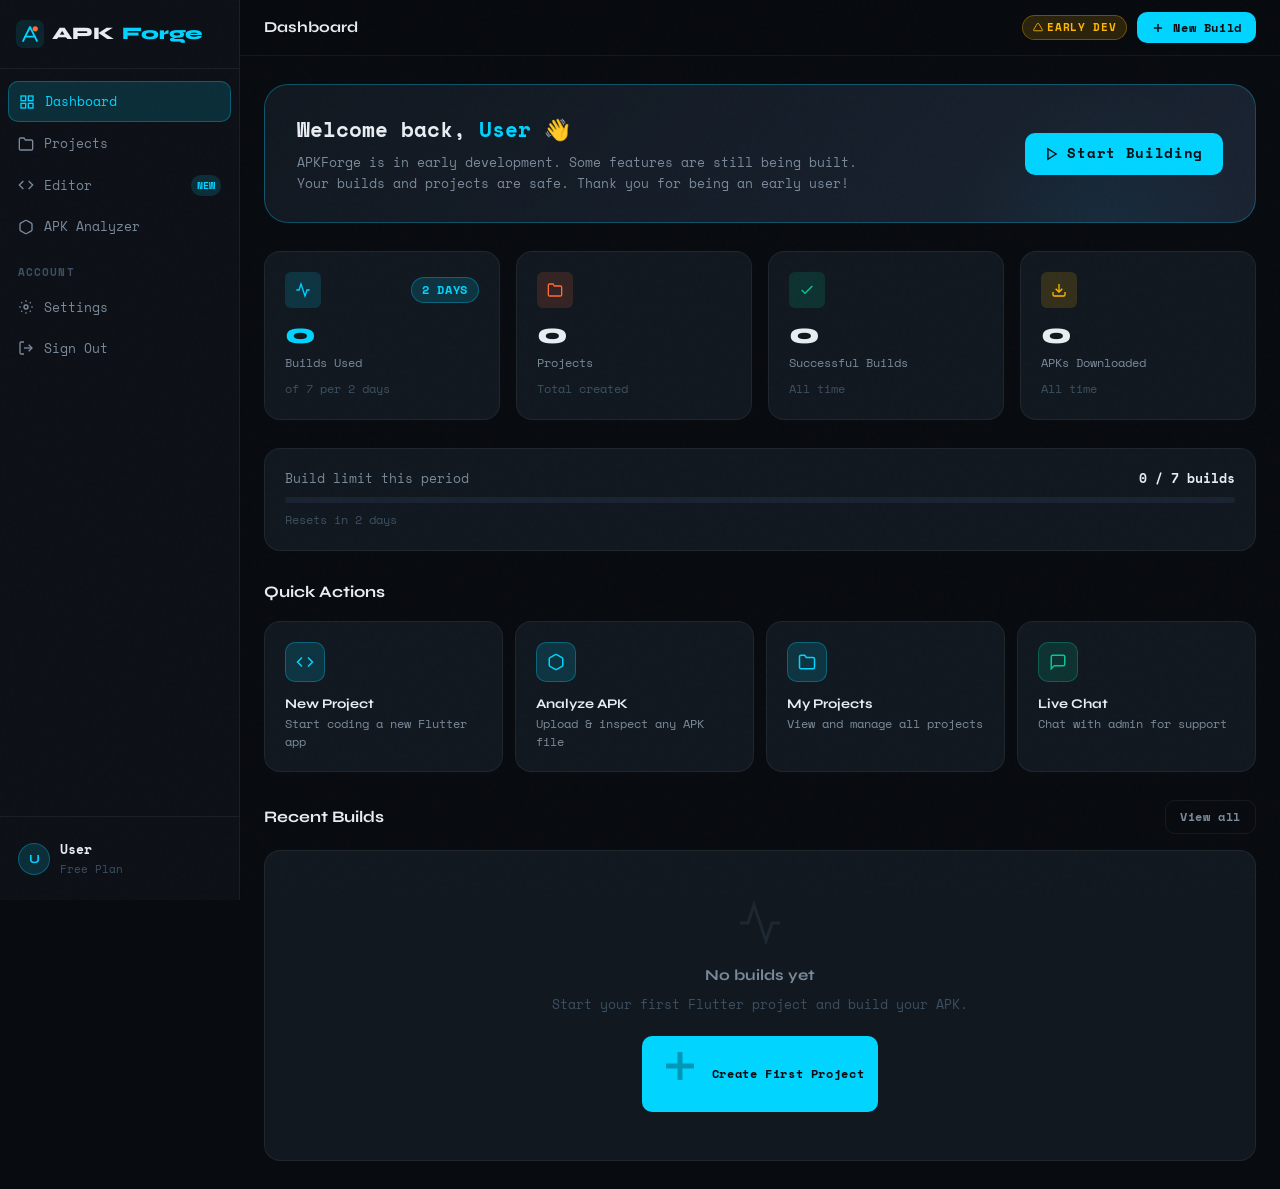
==== commit cf7eb4a8: "Modify mock stats and recent builds in dashboard Updated mock statistics and recent builds in dashbo" ====
--- a/pages/dashboard.html
+++ b/pages/dashboard.html
@@ -270,13 +270,13 @@
       document.getElementById('user-name').textContent = username;
       document.getElementById('user-avatar').textContent = username[0].toUpperCase();
 
-      // Mock stats
-      const buildsUsed = 2;
+      // Mock stats — akan diganti Supabase nanti
+      const buildsUsed = 0;
       document.getElementById('builds-used').textContent = buildsUsed;
       document.getElementById('bar-used').textContent = buildsUsed;
-      document.getElementById('projects-count').textContent = 1;
-      document.getElementById('success-builds').textContent = 2;
-      document.getElementById('downloads-count').textContent = 1;
+      document.getElementById('projects-count').textContent = 0;
+      document.getElementById('success-builds').textContent = 0;
+      document.getElementById('downloads-count').textContent = 0;
 
       // Limit bar
       const pct = (buildsUsed / 7) * 100;
@@ -285,11 +285,8 @@
       if (pct >= 86) bar.classList.add('danger');
       else if (pct >= 57) bar.classList.add('warning');
 
-      // Mock recent builds
-      const builds = [
-        { name: 'my_flutter_app', status: 'success', time: '2 hours ago', version: 'v1.0.0' },
-        { name: 'test_project', status: 'failed', time: '1 day ago', version: 'v0.1.0' },
-      ];
+      // Mock recent builds — akan diganti Supabase nanti
+      const builds = [];
 
       if (builds.length > 0) {
         const list = document.getElementById('builds-list');
--- a/pages/css/global.css
+++ b/pages/css/global.css
@@ -442,3 +442,101 @@
   .navbar-links { display: none; }
   .container { padding: 0 16px; }
 }
+
+/* ── Modal (Global) ── */
+.modal-overlay {
+  position: fixed;
+  inset: 0;
+  background: rgba(0,0,0,0.6);
+  backdrop-filter: blur(4px);
+  z-index: 200;
+  display: none;
+  align-items: center;
+  justify-content: center;
+}
+
+.modal-overlay.visible { display: flex; }
+
+.modal {
+  background: var(--bg-card);
+  border: 1px solid var(--border);
+  border-radius: var(--radius-xl);
+  padding: 28px;
+  width: 360px;
+  max-width: 92vw;
+  box-shadow: var(--shadow-lg);
+  animation: fadeIn 0.2s ease forwards;
+}
+
+.modal-title {
+  font-size: 1rem;
+  font-weight: 700;
+  margin-bottom: 16px;
+  font-family: var(--font-display);
+}
+
+.modal-input {
+  width: 100%;
+  padding: 10px 12px;
+  background: var(--bg-secondary);
+  border: 1px solid var(--border);
+  border-radius: var(--radius-md);
+  color: var(--text-primary);
+  font-size: 0.85rem;
+  font-family: var(--font-mono);
+  margin-bottom: 16px;
+  transition: var(--transition);
+}
+
+.modal-input:focus {
+  border-color: var(--border-accent);
+  box-shadow: 0 0 0 2px var(--accent-dim);
+}
+
+.modal-actions {
+  display: flex;
+  gap: 8px;
+  justify-content: flex-end;
+}
+
+/* ── Context Menu (Global) ── */
+.context-menu {
+  position: fixed;
+  background: var(--bg-elevated);
+  border: 1px solid var(--border);
+  border-radius: var(--radius-md);
+  padding: 4px;
+  z-index: 999;
+  min-width: 160px;
+  max-width: 200px;
+  box-shadow: var(--shadow-lg);
+  display: none;
+}
+
+.context-menu.visible { display: block; }
+
+.context-item {
+  display: flex;
+  align-items: center;
+  gap: 8px;
+  padding: 8px 10px;
+  font-size: 0.8rem;
+  color: var(--text-secondary);
+  border-radius: var(--radius-sm);
+  cursor: pointer;
+  transition: var(--transition);
+  border: none;
+  background: none;
+  width: 100%;
+  font-family: var(--font-mono);
+}
+
+.context-item:hover { background: var(--bg-card); color: var(--text-primary); }
+.context-item.danger:hover { color: var(--danger); }
+.context-item svg { width: 13px; height: 13px; }
+
+.context-divider {
+  height: 1px;
+  background: var(--border);
+  margin: 4px 0;
+}
